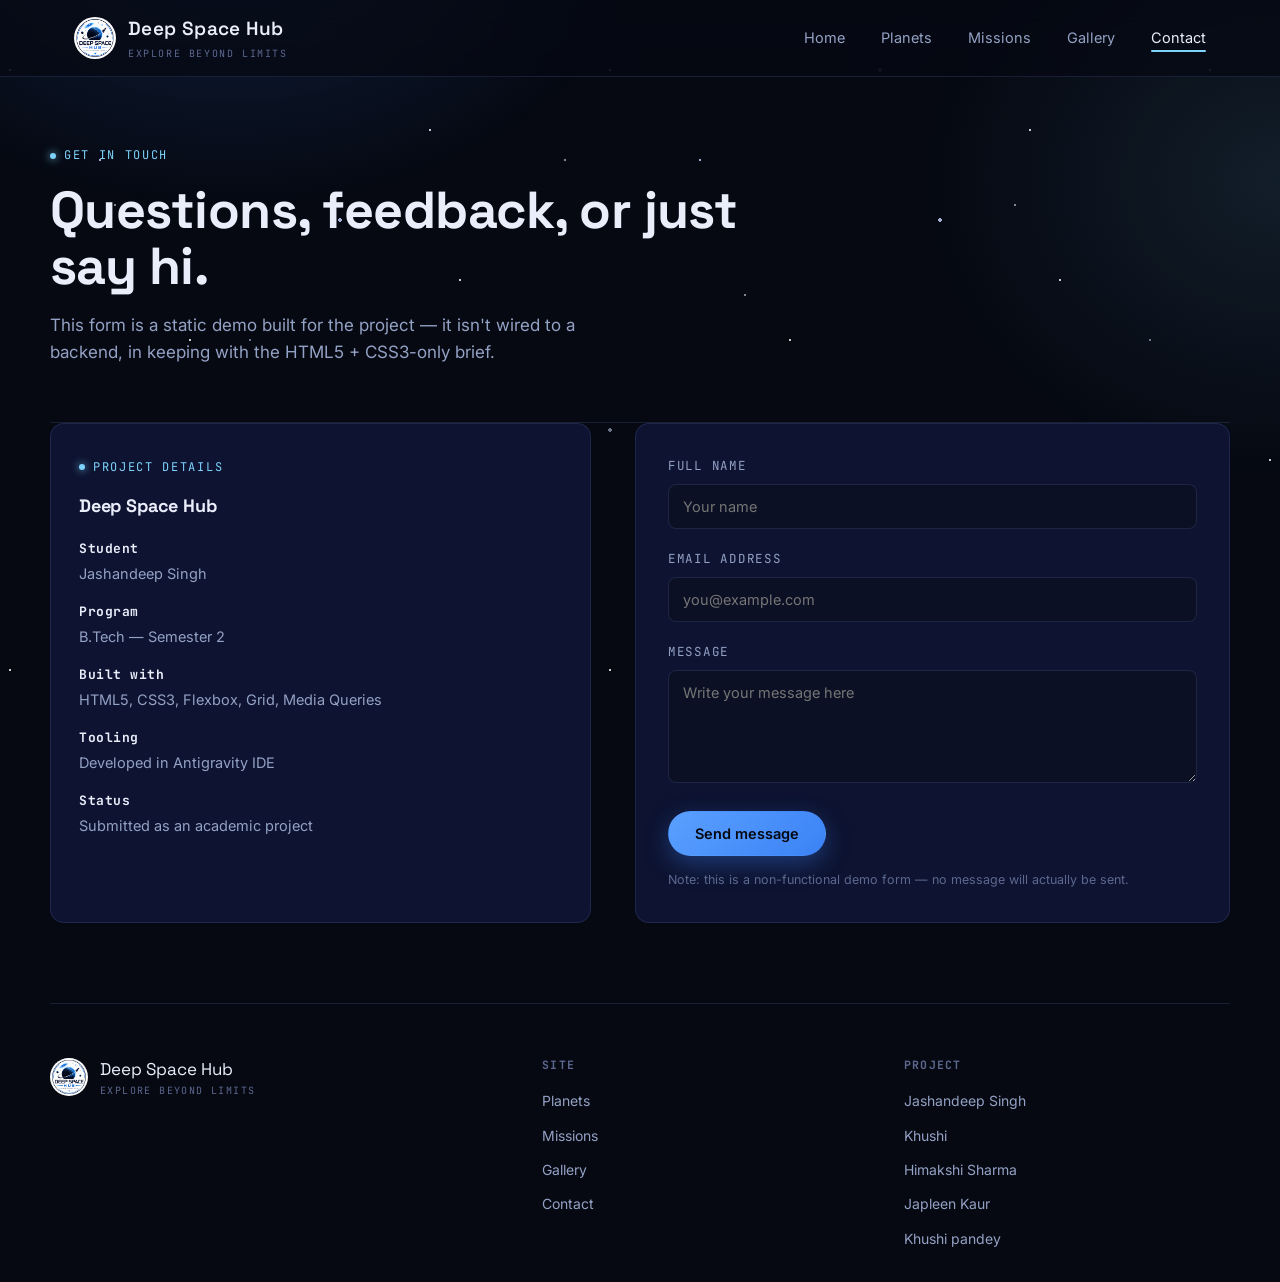
==== contact.html @ f466839c "Initial commit" ====
<!DOCTYPE html>
<html lang="en">
<head>
<meta charset="UTF-8">
<meta name="viewport" content="width=device-width, initial-scale=1.0">
<title>Contact — Deep Space Hub</title>
<meta name="description" content="Get in touch about the Deep Space Hub project, or view student and college details.">
<link rel="icon" type="image/png" href="images/favicon.png">
<link rel="preconnect" href="https://fonts.googleapis.com">
<link rel="preconnect" href="https://fonts.gstatic.com" crossorigin>
<link href="https://fonts.googleapis.com/css2?family=Space+Grotesk:wght@500;600;700&family=Inter:wght@400;500;600&family=JetBrains+Mono:wght@400;500&display=swap" rel="stylesheet">
<link rel="stylesheet" href="css/style.css">
</head>
<body>

<div class="starfield"></div>
<div class="starfield-glow"></div>

<header class="nav">
  <div class="container nav-inner">
    <a href="index.html" class="brand">
      <img src="images/logo-nav.png" alt="Deep Space Hub logo">
      <span>Deep Space Hub<span class="sub">EXPLORE BEYOND LIMITS</span></span>
    </a>
    <input type="checkbox" id="navToggle" class="nav-toggle">
    <ul class="nav-links">
      <li><a href="index.html">Home</a></li>
      <li><a href="planets.html">Planets</a></li>
      <li><a href="missions.html">Missions</a></li>
      <li><a href="gallery.html">Gallery</a></li>
      <li><a href="contact.html" class="active">Contact</a></li>
    </ul>
    <label for="navToggle" class="nav-burger" aria-label="Toggle menu"><span></span><span></span><span></span></label>
  </div>
</header>

<main>
  <section class="page-hero container">
    <span class="eyebrow">Get in touch</span>
    <h1>Questions, feedback, or just say hi.</h1>
    <p class="lede">This form is a static demo built for the project — it isn't wired to a backend, in keeping with the HTML5 + CSS3-only brief.</p>
  </section>

  <section class="section container" style="padding-top:0;">
    <div class="contact-grid">

      <div class="contact-card">
        <span class="eyebrow">Project details</span>
        <h3 style="margin-top:14px;">Deep Space Hub</h3>
        <ul class="contact-list">
          <li><b>Student</b>Jashandeep Singh</li>
          <li><b>Program</b>B.Tech — Semester 2</li>
          <li><b>Built with</b>HTML5, CSS3, Flexbox, Grid, Media Queries</li>
          <li><b>Tooling</b>Developed in Antigravity IDE</li>
          <li><b>Status</b>Submitted as an academic project</li>
        </ul>
      </div>

      <form class="form-card">
        <div class="field">
          <label for="name">Full name</label>
          <input type="text" id="name" name="name" placeholder="Your name" required>
        </div>
        <div class="field">
          <label for="email">Email address</label>
          <input type="email" id="email" name="email" placeholder="you@example.com" required>
        </div>
        <div class="field">
          <label for="message">Message</label>
          <textarea id="message" name="message" rows="5" placeholder="Write your message here"></textarea>
        </div>
        <button type="submit" class="btn btn-primary">Send message</button>
        <p class="form-note">Note: this is a non-functional demo form — no message will actually be sent.</p>
      </form>

    </div>
  </section>
</main>

<footer class="footer container">
  <div class="footer-grid">
    <div>
      <div class="footer-brand">
        <img src="images/logo.png" alt="Deep Space Hub logo">
        <div>
          <div class="name">Deep Space Hub</div>
          <div class="tag">EXPLORE BEYOND LIMITS</div>
        </div>
      </div>
      </div>
    <div>
      <h4>Site</h4>
      <ul>
        <li><a href="planets.html">Planets</a></li>
        <li><a href="missions.html">Missions</a></li>
        <li><a href="gallery.html">Gallery</a></li>
        <li><a href="contact.html">Contact</a></li>
      </ul>
    </div>
    <div>
      <h4>Project</h4>
      <ul>
        <li>Jashandeep Singh</li>
        <li>Khushi</li>
        <li>Himakshi Sharma</li>
        <li>Japleen Kaur</li>
        <li>Khushi pandey</li>
      </ul>
    </div>
  </div>
</footer>

</body>
</html>
---- css/style.css ----
/* =========================================================
   DEEP SPACE HUB — Stylesheet
   HTML5 + CSS3 only (Flexbox, Grid, Media Queries)
   ========================================================= */

/* ---------- Design tokens ---------- */
:root{
  --bg:            #060912;
  --bg-soft:       #0b1024;
  --surface:       #0d1330;
  --surface-2:     #121a3d;
  --line:          rgba(140, 165, 255, 0.14);
  --line-strong:   rgba(140, 165, 255, 0.30);
  --text:          #eaeefb;
  --text-dim:      #93a1c4;
  --text-faint:    #5d6890;
  --blue:          #3b82f6;
  --blue-bright:   #5aa0ff;
  --cyan:          #7dd3fc;
  --ring:          rgba(91, 160, 255, 0.35);

  --font-display:  'Space Grotesk', 'Segoe UI', sans-serif;
  --font-body:     'Inter', 'Segoe UI', sans-serif;
  --font-mono:     'JetBrains Mono', monospace;

  --max-w:         1180px;
  --radius:        14px;
  --radius-sm:     8px;
}

@media (prefers-reduced-motion: reduce){
  *, *::before, *::after{
    animation-duration: 0.001ms !important;
    animation-iteration-count: 1 !important;
    transition-duration: 0.001ms !important;
    scroll-behavior: auto !important;
  }
}

/* ---------- Reset ---------- */
*, *::before, *::after{ box-sizing: border-box; }
html{ scroll-behavior: smooth; }
body{
  margin: 0;
  background: var(--bg);
  color: var(--text);
  font-family: var(--font-body);
  font-size: 16px;
  line-height: 1.6;
  -webkit-font-smoothing: antialiased;
}
img{ max-width: 100%; display: block; }
a{ color: inherit; text-decoration: none; }
ul{ margin: 0; padding: 0; list-style: none; }
h1, h2, h3, h4{
  font-family: var(--font-display);
  margin: 0;
  letter-spacing: -0.01em;
}
p{ margin: 0; }
:focus-visible{
  outline: 2px solid var(--cyan);
  outline-offset: 3px;
  border-radius: 4px;
}

.container{
  width: 100%;
  max-width: var(--max-w);
  margin: 0 auto;
  padding: 0 24px;
}

.eyebrow{
  display: inline-flex;
  align-items: center;
  gap: 8px;
  font-family: var(--font-mono);
  font-size: 12px;
  letter-spacing: 0.14em;
  text-transform: uppercase;
  color: var(--cyan);
}
.eyebrow::before{
  content: "";
  width: 6px;
  height: 6px;
  border-radius: 50%;
  background: var(--cyan);
  box-shadow: 0 0 8px var(--cyan);
}

/* ---------- Starfield (fixed ambient background) ---------- */
.starfield{
  position: fixed;
  inset: 0;
  z-index: -2;
  background: var(--bg);
  overflow: hidden;
}
.starfield::before, .starfield::after{
  content: "";
  position: absolute;
  inset: -200px;
  background-image:
    radial-gradient(2px 2px at 20% 30%, #ffffff 100%, transparent 0),
    radial-gradient(2px 2px at 75% 15%, #ffffff 100%, transparent 0),
    radial-gradient(1.5px 1.5px at 50% 60%, #cdd9ff 100%, transparent 0),
    radial-gradient(1.5px 1.5px at 10% 80%, #ffffff 100%, transparent 0),
    radial-gradient(2px 2px at 90% 70%, #cdd9ff 100%, transparent 0),
    radial-gradient(1px 1px at 35% 45%, #ffffff 100%, transparent 0),
    radial-gradient(1.5px 1.5px at 65% 90%, #ffffff 100%, transparent 0),
    radial-gradient(1px 1px at 85% 40%, #ffffff 100%, transparent 0),
    radial-gradient(1.5px 1.5px at 5% 55%, #ffffff 100%, transparent 0),
    radial-gradient(1px 1px at 45% 10%, #ffffff 100%, transparent 0);
  background-repeat: repeat;
  background-size: 600px 600px;
  animation: drift 90s linear infinite;
  opacity: 0.8;
}
.starfield::after{
  background-size: 900px 900px;
  animation-duration: 140s;
  animation-direction: reverse;
  opacity: 0.5;
}
@keyframes drift{
  from{ transform: translate(0,0); }
  to{ transform: translate(-600px, -300px); }
}
.starfield-glow{
  position: fixed;
  inset: 0;
  z-index: -1;
  background:
    radial-gradient(700px 500px at 18% -10%, rgba(59,130,246,0.20), transparent 60%),
    radial-gradient(600px 500px at 100% 20%, rgba(125,211,252,0.10), transparent 60%);
  pointer-events: none;
}

/* ---------- Signature element: orbiting system ---------- */
.orbit-rig{
  position: relative;
  width: 100%;
  max-width: 420px;
  aspect-ratio: 1 / 1;
  margin: 0 auto;
}
.orbit-planet{
  position: absolute;
  top: 50%; left: 50%;
  width: 58%;
  height: 58%;
  transform: translate(-50%, -50%);
  border-radius: 50%;
  background:
    radial-gradient(circle at 32% 28%, #6fa8ff 0%, #2e5fd6 28%, #16306f 60%, #060a1c 100%);
  box-shadow:
    inset -14px -14px 40px rgba(0,0,0,0.55),
    0 0 60px rgba(59,130,246,0.45);
}
.orbit-ring{
  position: absolute;
  top: 50%; left: 50%;
  width: 100%;
  height: 38%;
  transform: translate(-50%, -50%) rotate(-18deg);
  border: 1.5px solid var(--line-strong);
  border-radius: 50%;
}
.orbit-sat-wrap{
  position: absolute;
  inset: 0;
  animation: orbit-spin-wrap 9s linear infinite;
}
@keyframes orbit-spin-wrap{
  from{ transform: rotate(0deg); }
  to{ transform: rotate(360deg); }
}
.orbit-sat{
  position: absolute;
  top: 50%; left: 50%;
  transform: translate(-50%, -50%) rotate(-18deg);
  width: 100%;
  height: 38%;
}
.orbit-sat span{
  position: absolute;
  top: -6px; left: calc(50% - 6px);
  width: 12px; height: 12px;
  border-radius: 50%;
  background: var(--cyan);
  box-shadow: 0 0 12px var(--cyan), 0 0 26px var(--cyan);
}

/* ---------- Navbar ---------- */
.nav{
  position: sticky;
  top: 0;
  z-index: 50;
  background: rgba(6, 9, 18, 0.72);
  backdrop-filter: blur(14px);
  border-bottom: 1px solid var(--line);
}
.nav-inner{
  display: flex;
  align-items: center;
  justify-content: space-between;
  height: 76px;
}
.brand{
  display: flex;
  align-items: center;
  gap: 12px;
  font-family: var(--font-display);
  font-weight: 600;
  font-size: 19px;
  letter-spacing: 0.02em;
}
.brand img{
  width: 42px;
  height: 42px;
  border-radius: 50%;
}
.brand .sub{
  display: block;
  font-family: var(--font-mono);
  font-size: 10px;
  letter-spacing: 0.16em;
  color: var(--text-faint);
  font-weight: 400;
  margin-top: 2px;
}
.nav-links{
  display: flex;
  align-items: center;
  gap: 36px;
}
.nav-links a{
  font-size: 14.5px;
  color: var(--text-dim);
  position: relative;
  padding: 6px 0;
  transition: color 0.2s ease;
}
.nav-links a:hover,
.nav-links a.active{
  color: var(--text);
}
.nav-links a.active::after{
  content: "";
  position: absolute;
  left: 0; bottom: 0;
  width: 100%; height: 2px;
  background: var(--cyan);
  border-radius: 2px;
}
.nav-toggle{ display: none; }
.nav-burger{
  display: none;
  width: 28px;
  height: 22px;
  position: relative;
  cursor: pointer;
}
.nav-burger span{
  position: absolute;
  left: 0; right: 0;
  height: 2px;
  background: var(--text);
  border-radius: 2px;
  transition: transform 0.25s ease, opacity 0.25s ease;
}
.nav-burger span:nth-child(1){ top: 0; }
.nav-burger span:nth-child(2){ top: 10px; }
.nav-burger span:nth-child(3){ top: 20px; }

/* ---------- Buttons ---------- */
.btn{
  display: inline-flex;
  align-items: center;
  gap: 8px;
  font-family: var(--font-body);
  font-weight: 600;
  font-size: 14.5px;
  padding: 13px 26px;
  border-radius: 999px;
  border: 1px solid transparent;
  cursor: pointer;
  transition: transform 0.2s ease, box-shadow 0.2s ease, background 0.2s ease, border-color .2s ease;
}
.btn:hover{ transform: translateY(-2px); }
.btn-primary{
  background: linear-gradient(135deg, var(--blue-bright), var(--blue));
  color: #050810;
  box-shadow: 0 8px 24px rgba(59,130,246,0.35);
}
.btn-primary:hover{ box-shadow: 0 12px 30px rgba(59,130,246,0.5); }
.btn-ghost{
  background: transparent;
  border-color: var(--line-strong);
  color: var(--text);
}
.btn-ghost:hover{ border-color: var(--cyan); background: rgba(125,211,252,0.06); }
.btn-row{ display: flex; gap: 14px; flex-wrap: wrap; }

/* ---------- Page hero (shared shell) ---------- */
.page-hero{
  padding: 64px 0 56px;
  border-bottom: 1px solid var(--line);
}
.page-hero .eyebrow{ margin-bottom: 16px; }
.page-hero h1{
  font-size: clamp(34px, 5vw, 52px);
  line-height: 1.08;
  max-width: 760px;
}
.page-hero p.lede{
  margin-top: 18px;
  max-width: 600px;
  color: var(--text-dim);
  font-size: 17px;
}

/* ---------- Home hero ---------- */
.hero{
  padding: 56px 0 40px;
  display: grid;
  grid-template-columns: 1.1fr 0.9fr;
  gap: 40px;
  align-items: center;
}
.hero h1{
  font-size: clamp(38px, 6vw, 64px);
  line-height: 1.05;
}
.hero h1 .accent{
  background: linear-gradient(120deg, var(--cyan), var(--blue-bright));
  -webkit-background-clip: text;
  background-clip: text;
  color: transparent;
}
.hero p.lede{
  margin-top: 20px;
  max-width: 520px;
  color: var(--text-dim);
  font-size: 17.5px;
}
.hero .btn-row{ margin-top: 32px; }

/* ---------- Section shell ---------- */
.section{ padding: 80px 0; }
.section-head{
  display: flex;
  justify-content: space-between;
  align-items: flex-end;
  gap: 24px;
  margin-bottom: 40px;
  flex-wrap: wrap;
}
.section-head h2{
  font-size: clamp(26px, 3.4vw, 36px);
  margin-top: 10px;
}
.section-head p{
  color: var(--text-dim);
  max-width: 440px;
}

/* ---------- Fact / stat cards ---------- */
.fact-grid{
  display: grid;
  grid-template-columns: repeat(3, 1fr);
  gap: 22px;
}
.fact-card{
  background: linear-gradient(180deg, var(--surface), var(--bg-soft));
  border: 1px solid var(--line);
  border-radius: var(--radius);
  padding: 28px 26px;
  animation: rise 0.7s ease both;
}
.fact-card .tag{
  font-family: var(--font-mono);
  font-size: 11px;
  letter-spacing: 0.1em;
  color: var(--cyan);
  text-transform: uppercase;
}
.fact-card h3{
  font-size: 22px;
  margin-top: 14px;
}
.fact-card p{
  margin-top: 12px;
  color: var(--text-dim);
  font-size: 14.5px;
}
.fact-card .stat{
  margin-top: 18px;
  display: flex;
  gap: 22px;
  border-top: 1px solid var(--line);
  padding-top: 16px;
}
.fact-card .stat div b{
  display: block;
  font-family: var(--font-mono);
  font-size: 17px;
  color: var(--text);
}
.fact-card .stat div span{
  font-size: 11.5px;
  color: var(--text-faint);
}

/* ---------- Mission spotlight / alternating rows ---------- */
.mission-row{
  display: grid;
  grid-template-columns: 1fr 1fr;
  gap: 48px;
  align-items: center;
  padding: 56px 0;
  border-bottom: 1px solid var(--line);
}
.mission-row:last-child{ border-bottom: none; }
.mission-row.reverse .mission-visual{ order: 2; }
.mission-row.reverse .mission-copy{ order: 1; }
.mission-copy .eyebrow{ margin-bottom: 14px; }
.mission-copy h3{ font-size: clamp(22px, 3vw, 30px); }
.mission-copy .date{
  font-family: var(--font-mono);
  color: var(--text-faint);
  font-size: 13px;
  margin-top: 6px;
  display: block;
}
.mission-copy p{
  margin-top: 16px;
  color: var(--text-dim);
}
.mission-copy .btn-row{ margin-top: 22px; }

.mission-visual{
  position: relative;
  aspect-ratio: 4 / 3;
  border-radius: var(--radius);
  border: 1px solid var(--line);
  overflow: hidden;
  background: var(--surface);
  display: flex;
  align-items: center;
  justify-content: center;
}
.mission-visual .grid-overlay{
  position: absolute;
  inset: 0;
  background-image:
    linear-gradient(var(--line) 1px, transparent 1px),
    linear-gradient(90deg, var(--line) 1px, transparent 1px);
  background-size: 28px 28px;
  opacity: 0.5;
}
.mission-visual .craft{
  position: relative;
  width: 46%;
  aspect-ratio: 1;
  border-radius: 18%;
  background: radial-gradient(circle at 35% 30%, #cfe1ff, #6fa3ff 35%, #1f3f8f 75%, #0a1738);
  box-shadow: 0 0 50px rgba(59,130,246,0.45), inset -8px -8px 24px rgba(0,0,0,0.4);
}
.mission-visual .craft::before, .mission-visual .craft::after{
  content: "";
  position: absolute;
  top: 50%;
  width: 70%;
  height: 14%;
  background: linear-gradient(90deg, transparent, rgba(125,211,252,0.5));
  transform: translateY(-50%);
}
.mission-visual .craft::before{ left: -64%; }
.mission-visual .craft::after{ right: -64%; transform: translateY(-50%) scaleX(-1); }
.mission-visual .trail-dot{
  position: absolute;
  width: 7px; height: 7px;
  border-radius: 50%;
  background: var(--cyan);
  box-shadow: 0 0 10px var(--cyan);
}
.mission-visual .craft-apollo{ background: radial-gradient(circle at 35% 30%, #f3f3f3, #b9bcc4 35%, #5b5e68 75%, #1c1d22); box-shadow: 0 0 50px rgba(180,190,210,0.35), inset -8px -8px 24px rgba(0,0,0,0.4); }
.mission-visual .craft-voyager{ background: radial-gradient(circle at 35% 30%, #fff0c2, #d9a949 35%, #7a5a17 75%, #2b1f08); box-shadow: 0 0 50px rgba(217,169,73,0.4), inset -8px -8px 24px rgba(0,0,0,0.4); }
.mission-visual .craft-hubble{ background: radial-gradient(circle at 35% 30%, #ffffff, #cfe1ff 30%, #5d86d6 70%, #1c2c5c); box-shadow: 0 0 50px rgba(125,211,252,0.45), inset -8px -8px 24px rgba(0,0,0,0.4); }
.mission-visual .craft-webb{ background: radial-gradient(circle at 35% 30%, #fff1c4, #e8b94d 35%, #8a611c 75%, #2e1f08); box-shadow: 0 0 50px rgba(232,185,77,0.45), inset -8px -8px 24px rgba(0,0,0,0.4); }
.mission-visual .craft-artemis{ background: radial-gradient(circle at 35% 30%, #ffd9b8, #e8773f 35%, #7a2f10 75%, #2a0f06); box-shadow: 0 0 50px rgba(232,119,63,0.4), inset -8px -8px 24px rgba(0,0,0,0.4); }

/* ---------- Planet cards ---------- */
.planet-grid{
  display: grid;
  grid-template-columns: repeat(4, 1fr);
  gap: 22px;
}
.planet-card{
  background: linear-gradient(180deg, var(--surface), var(--bg-soft));
  border: 1px solid var(--line);
  border-radius: var(--radius);
  padding: 26px 22px 24px;
  text-align: center;
  animation: rise 0.7s ease both;
  transition: border-color .2s ease, transform .2s ease;
}
.planet-card:hover{ border-color: var(--line-strong); transform: translateY(-4px); }
.planet-sphere{
  width: 88px;
  height: 88px;
  border-radius: 50%;
  margin: 0 auto 18px;
  box-shadow: inset -10px -10px 26px rgba(0,0,0,0.5), 0 0 28px rgba(59,130,246,0.25);
}
.planet-card h3{ font-size: 19px; }
.planet-card .order{
  font-family: var(--font-mono);
  font-size: 11px;
  color: var(--text-faint);
  letter-spacing: 0.08em;
}
.planet-card p{
  margin-top: 10px;
  color: var(--text-dim);
  font-size: 13.5px;
}
.planet-card .facts{
  margin-top: 16px;
  border-top: 1px solid var(--line);
  padding-top: 14px;
  display: grid;
  gap: 6px;
  text-align: left;
}
.planet-card .facts div{
  display: flex;
  justify-content: space-between;
  font-size: 12.5px;
  color: var(--text-dim);
}
.planet-card .facts div b{ color: var(--text); font-family: var(--font-mono); font-weight: 500; }

/* planet sphere palettes */
.sphere-mercury{ background: radial-gradient(circle at 32% 28%, #c9c2b8, #8a8378 40%, #4f4a44 80%); }
.sphere-venus{   background: radial-gradient(circle at 32% 28%, #f6e7b0, #d9b25e 45%, #8a5a22 85%); }
.sphere-earth{   background: radial-gradient(circle at 32% 28%, #8fd0ff, #2f7de0 35%, #1a3d8f 70%, #0a1a3d 100%); }
.sphere-mars{    background: radial-gradient(circle at 32% 28%, #f3a679, #c1502b 45%, #6b2210 85%); }
.sphere-jupiter{ background: radial-gradient(circle at 32% 28%, #f3ddbb, #c79456 35%, #8a5a2e 65%, #5c3a1d 100%); }
.sphere-saturn{  background: radial-gradient(circle at 32% 28%, #f7ecd2, #d9c186 45%, #93783f 85%); }
.sphere-uranus{  background: radial-gradient(circle at 32% 28%, #cdf3f1, #79d8d6 45%, #2f7c82 85%); }
.sphere-neptune{ background: radial-gradient(circle at 32% 28%, #9fb6ff, #3957d6 45%, #18245e 85%); }

/* ---------- Gallery ---------- */
.gallery-grid{
  display: grid;
  grid-template-columns: repeat(3, 1fr);
  gap: 18px;
}
.gallery-tile{
  position: relative;
  aspect-ratio: 1;
  border-radius: var(--radius);
  overflow: hidden;
  border: 1px solid var(--line);
}
.gallery-tile .label{
  position: absolute;
  left: 16px; bottom: 14px;
  z-index: 2;
  font-family: var(--font-mono);
  font-size: 12px;
  letter-spacing: 0.06em;
  color: var(--text);
}
.gallery-tile .label small{
  display: block;
  color: var(--text-faint);
  font-size: 10.5px;
  margin-top: 2px;
}
.gallery-tile::after{
  content: "";
  position: absolute;
  inset: 0;
  background: linear-gradient(180deg, transparent 40%, rgba(0,0,0,0.65));
  z-index: 1;
}
.gallery-tile:hover .art{ transform: scale(1.08); }
.gallery-tile .art{
  position: absolute;
  inset: -10%;
  transition: transform 0.5s ease;
}
.art-nebula{ background: radial-gradient(circle at 30% 30%, #ff8fd0, transparent 50%), radial-gradient(circle at 70% 60%, #6fa3ff, transparent 55%), radial-gradient(circle at 50% 80%, #7dd3fc, transparent 50%), var(--bg-soft); }
.art-galaxy{ background: conic-gradient(from 90deg at 50% 50%, #1a2255, #6fa3ff, #cdd9ff, #1a2255 80%, #1a2255); border-radius: 50%; transform: scale(1.4); }
.art-cluster{ background: radial-gradient(2px 2px at 20% 30%, #fff, transparent), radial-gradient(2px 2px at 60% 20%, #fff, transparent), radial-gradient(3px 3px at 40% 70%, #cdd9ff, transparent), radial-gradient(2px 2px at 80% 60%, #fff, transparent), radial-gradient(2px 2px at 30% 85%, #fff, transparent), radial-gradient(2px 2px at 70% 80%, #fff, transparent), #0a1330; background-size: 200px 200px; }
.art-aurora{ background: linear-gradient(160deg, #0a1330, #134e3a 40%, #2f7de0 70%, #0a1330); }
.art-eclipse{ background: radial-gradient(circle at 50% 50%, #000 38%, #ffd98a 39%, #ff9d4d 42%, transparent 60%), #0a1330; }
.art-comet{ background: linear-gradient(115deg, transparent 40%, rgba(125,211,252,0.7) 48%, #fff 50%, rgba(125,211,252,0.4) 52%, transparent 60%), #0a1330; }

/* ---------- Contact ---------- */
.contact-grid{
  display: grid;
  grid-template-columns: 1fr 1.1fr;
  gap: 44px;
}
.contact-card{
  background: var(--surface);
  border: 1px solid var(--line);
  border-radius: var(--radius);
  padding: 28px;
}
.contact-card h3{ font-size: 18px; }
.contact-list{ margin-top: 18px; display: grid; gap: 16px; }
.contact-list li{ font-size: 14.5px; color: var(--text-dim); }
.contact-list li b{ display: block; color: var(--text); font-size: 13px; font-family: var(--font-mono); letter-spacing: 0.04em; margin-bottom: 3px; }

.form-card{
  background: var(--surface);
  border: 1px solid var(--line);
  border-radius: var(--radius);
  padding: 32px;
}
.field{ margin-bottom: 20px; }
.field label{
  display: block;
  font-size: 12.5px;
  font-family: var(--font-mono);
  letter-spacing: 0.06em;
  color: var(--text-dim);
  margin-bottom: 8px;
  text-transform: uppercase;
}
.field input, .field textarea{
  width: 100%;
  background: var(--bg-soft);
  border: 1px solid var(--line);
  border-radius: var(--radius-sm);
  padding: 13px 14px;
  color: var(--text);
  font-family: var(--font-body);
  font-size: 14.5px;
  resize: vertical;
}
.field input:focus, .field textarea:focus{
  outline: none;
  border-color: var(--cyan);
}
.form-note{
  margin-top: 14px;
  font-size: 12.5px;
  color: var(--text-faint);
}

/* ---------- Footer ---------- */
.footer{
  border-top: 1px solid var(--line);
  padding: 52px 0 32px;
}
.footer-grid{
  display: grid;
  grid-template-columns: 1.4fr 1fr 1fr;
  gap: 36px;
}
.footer-brand{ display: flex; align-items: center; gap: 12px; }
.footer-brand img{ width: 38px; height: 38px; border-radius: 50%; }
.footer-brand .name{ font-family: var(--font-display); font-size: 17px; }
.footer-brand .tag{ font-family: var(--font-mono); font-size: 10px; letter-spacing: 0.14em; color: var(--text-faint); }
.footer p.desc{ margin-top: 16px; color: var(--text-dim); font-size: 13.5px; max-width: 320px; }
.footer h4{
  font-family: var(--font-mono);
  font-size: 11.5px;
  letter-spacing: 0.1em;
  text-transform: uppercase;
  color: var(--text-faint);
  margin-bottom: 16px;
}
.footer ul{ display: grid; gap: 12px; }
.footer ul a, .footer ul li{ font-size: 14px; color: var(--text-dim); }
.footer ul a:hover{ color: var(--cyan); }
.footer-bottom{
  margin-top: 44px;
  padding-top: 22px;
  border-top: 1px solid var(--line);
  display: flex;
  justify-content: space-between;
  flex-wrap: wrap;
  gap: 10px;
  font-size: 12.5px;
  color: var(--text-faint);
}

/* ---------- Entrance animation ---------- */
@keyframes rise{
  from{ opacity: 0; transform: translateY(16px); }
  to{ opacity: 1; transform: translateY(0); }
}
.fact-grid .fact-card:nth-child(1){ animation-delay: 0s; }
.fact-grid .fact-card:nth-child(2){ animation-delay: 0.08s; }
.fact-grid .fact-card:nth-child(3){ animation-delay: 0.16s; }
.planet-grid .planet-card:nth-child(1){ animation-delay: 0s; }
.planet-grid .planet-card:nth-child(2){ animation-delay: 0.05s; }
.planet-grid .planet-card:nth-child(3){ animation-delay: 0.10s; }
.planet-grid .planet-card:nth-child(4){ animation-delay: 0.15s; }
.planet-grid .planet-card:nth-child(5){ animation-delay: 0.20s; }
.planet-grid .planet-card:nth-child(6){ animation-delay: 0.25s; }
.planet-grid .planet-card:nth-child(7){ animation-delay: 0.30s; }
.planet-grid .planet-card:nth-child(8){ animation-delay: 0.35s; }

/* =========================================================
   Responsive
   ========================================================= */
@media (max-width: 980px){
  .hero{ grid-template-columns: 1fr; }
  .hero .orbit-rig{ max-width: 280px; }
  .fact-grid{ grid-template-columns: repeat(2, 1fr); }
  .planet-grid{ grid-template-columns: repeat(3, 1fr); }
  .gallery-grid{ grid-template-columns: repeat(2, 1fr); }
  .mission-row{ grid-template-columns: 1fr; }
  .mission-row.reverse .mission-visual{ order: 1; }
  .mission-row.reverse .mission-copy{ order: 2; }
  .footer-grid{ grid-template-columns: 1fr 1fr; }
  .contact-grid{ grid-template-columns: 1fr; }
}

@media (max-width: 720px){
  .nav-links{
    position: absolute;
    top: 76px; left: 0; right: 0;
    background: rgba(6,9,18,0.97);
    border-bottom: 1px solid var(--line);
    flex-direction: column;
    align-items: flex-start;
    gap: 4px;
    padding: 12px 24px 20px;
    transform: translateY(-12px);
    opacity: 0;
    pointer-events: none;
    transition: opacity 0.2s ease, transform 0.2s ease;
  }
  .nav-links a{ padding: 12px 0; width: 100%; }
  .nav-burger{ display: block; }
  .nav-toggle:checked ~ .nav-links{
    opacity: 1;
    transform: translateY(0);
    pointer-events: auto;
  }
  .nav-toggle:checked ~ .nav-burger span:nth-child(1){ transform: translateY(10px) rotate(45deg); }
  .nav-toggle:checked ~ .nav-burger span:nth-child(2){ opacity: 0; }
  .nav-toggle:checked ~ .nav-burger span:nth-child(3){ transform: translateY(-10px) rotate(-45deg); }
}

@media (max-width: 640px){
  .fact-grid{ grid-template-columns: 1fr; }
  .planet-grid{ grid-template-columns: repeat(2, 1fr); }
  .gallery-grid{ grid-template-columns: 1fr 1fr; }
  .footer-grid{ grid-template-columns: 1fr; gap: 28px; }
  .section{ padding: 56px 0; }
  .page-hero{ padding: 44px 0 36px; }
}

@media (max-width: 420px){
  .planet-grid{ grid-template-columns: 1fr 1fr; }
  .gallery-grid{ grid-template-columns: 1fr; }
}
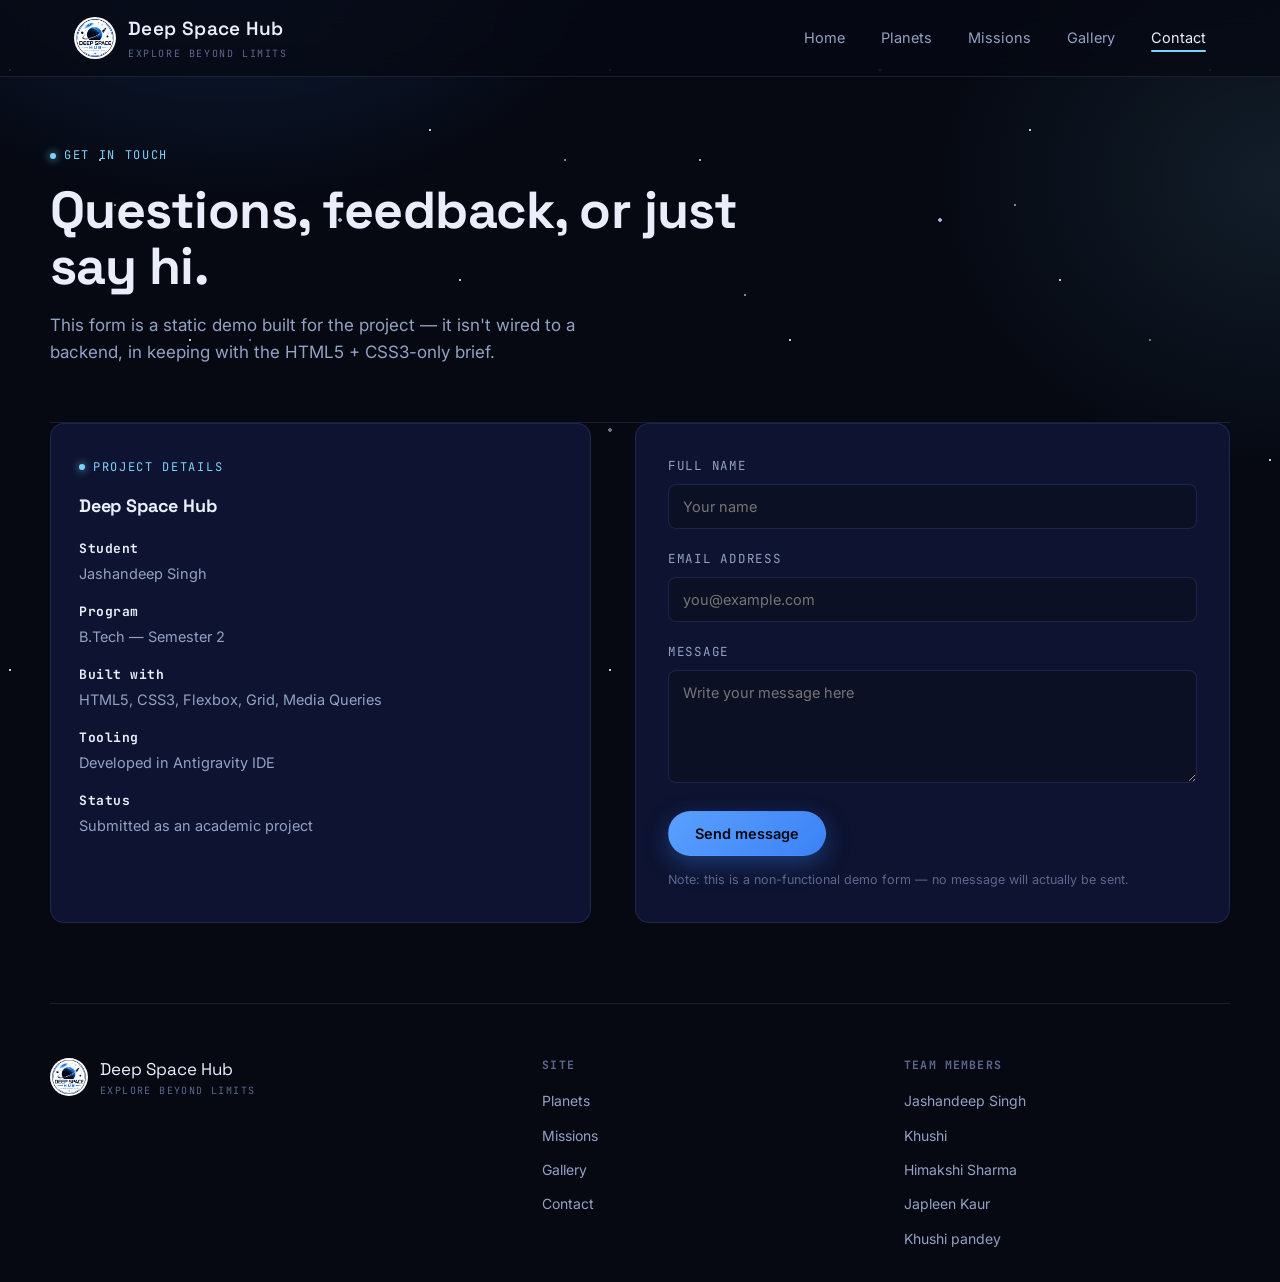
==== commit e92bd77d: "Rename Project to Team members in footer, update team list, remove description lines" ====
--- a/contact.html
+++ b/contact.html
@@ -98,7 +98,7 @@
       </ul>
     </div>
     <div>
-      <h4>Project</h4>
+      <h4>Team members</h4>
       <ul>
         <li>Jashandeep Singh</li>
         <li>Khushi</li>
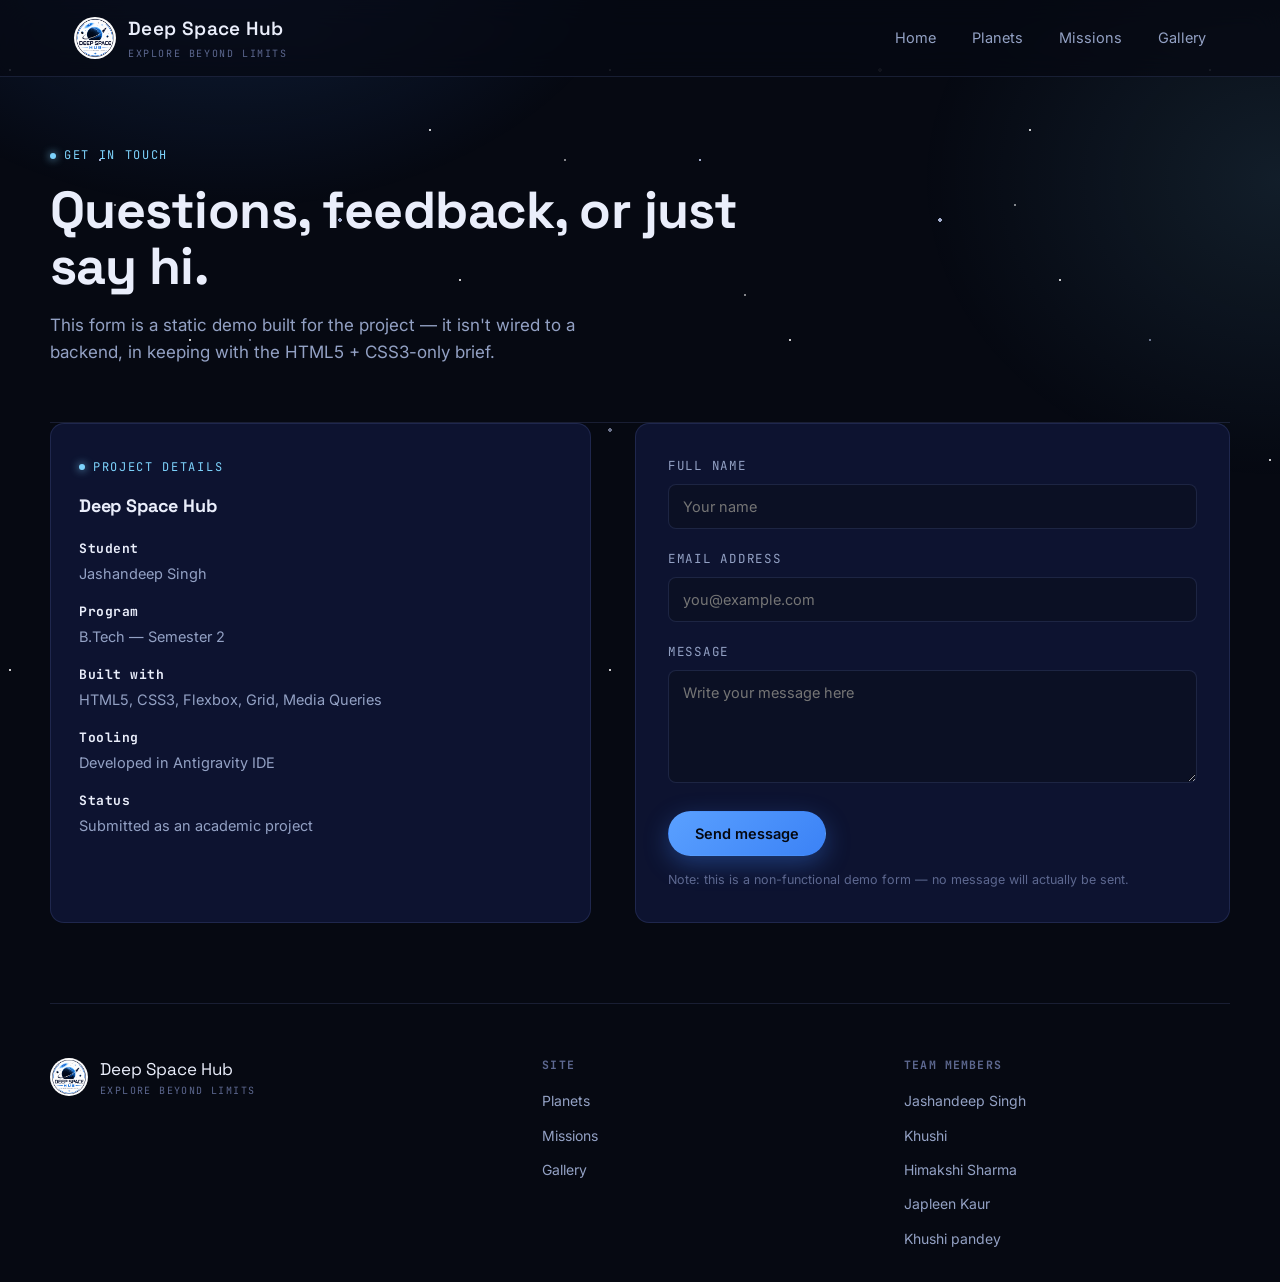
==== commit 48fce480: "Remove Contact page links, reformat HTML indentation" ====
--- a/contact.html
+++ b/contact.html
@@ -28,7 +28,6 @@
       <li><a href="planets.html">Planets</a></li>
       <li><a href="missions.html">Missions</a></li>
       <li><a href="gallery.html">Gallery</a></li>
-      <li><a href="contact.html" class="active">Contact</a></li>
     </ul>
     <label for="navToggle" class="nav-burger" aria-label="Toggle menu"><span></span><span></span><span></span></label>
   </div>
@@ -94,7 +93,6 @@
         <li><a href="planets.html">Planets</a></li>
         <li><a href="missions.html">Missions</a></li>
         <li><a href="gallery.html">Gallery</a></li>
-        <li><a href="contact.html">Contact</a></li>
       </ul>
     </div>
     <div>
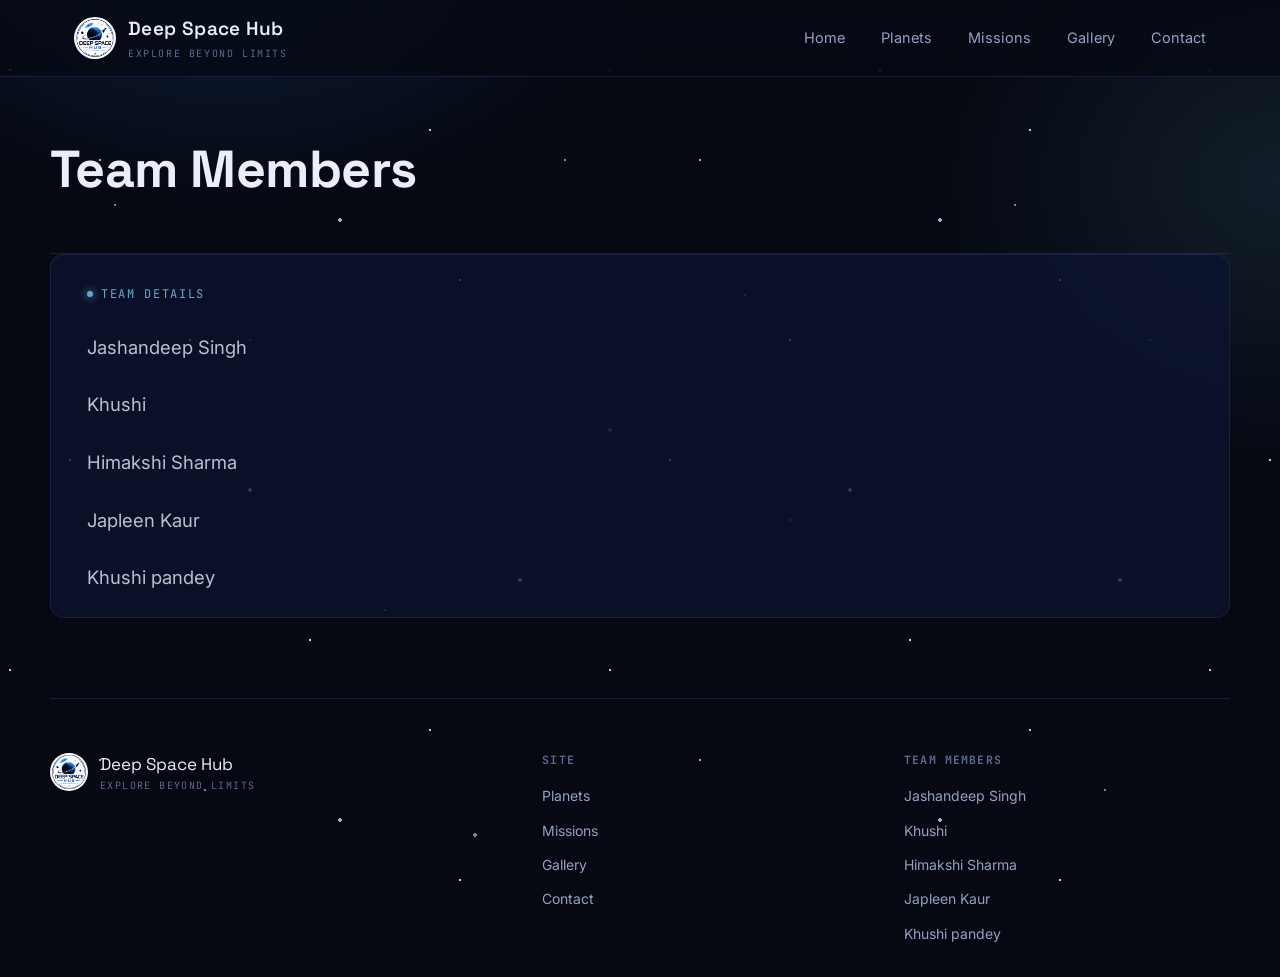
==== commit 4f832f84: "Add real planet/mission/gallery images, update content, remove unused CSS" ====
--- a/contact.html
+++ b/contact.html
@@ -28,6 +28,7 @@
       <li><a href="planets.html">Planets</a></li>
       <li><a href="missions.html">Missions</a></li>
       <li><a href="gallery.html">Gallery</a></li>
+      <li><a href="contact.html">Contact</a></li>
     </ul>
     <label for="navToggle" class="nav-burger" aria-label="Toggle menu"><span></span><span></span><span></span></label>
   </div>
@@ -35,43 +36,22 @@
 
 <main>
   <section class="page-hero container">
-    <span class="eyebrow">Get in touch</span>
-    <h1>Questions, feedback, or just say hi.</h1>
-    <p class="lede">This form is a static demo built for the project — it isn't wired to a backend, in keeping with the HTML5 + CSS3-only brief.</p>
+    <h1>Team Members</h1>
   </section>
 
   <section class="section container" style="padding-top:0;">
     <div class="contact-grid">
 
       <div class="contact-card">
-        <span class="eyebrow">Project details</span>
-        <h3 style="margin-top:14px;">Deep Space Hub</h3>
+        <span class="eyebrow">Team details</span>
         <ul class="contact-list">
-          <li><b>Student</b>Jashandeep Singh</li>
-          <li><b>Program</b>B.Tech — Semester 2</li>
-          <li><b>Built with</b>HTML5, CSS3, Flexbox, Grid, Media Queries</li>
-          <li><b>Tooling</b>Developed in Antigravity IDE</li>
-          <li><b>Status</b>Submitted as an academic project</li>
+          <li>Jashandeep Singh</li>
+          <li>Khushi</li>
+          <li>Himakshi Sharma</li>
+          <li>Japleen Kaur</li>
+          <li>Khushi pandey</li>
         </ul>
       </div>
-
-      <form class="form-card">
-        <div class="field">
-          <label for="name">Full name</label>
-          <input type="text" id="name" name="name" placeholder="Your name" required>
-        </div>
-        <div class="field">
-          <label for="email">Email address</label>
-          <input type="email" id="email" name="email" placeholder="you@example.com" required>
-        </div>
-        <div class="field">
-          <label for="message">Message</label>
-          <textarea id="message" name="message" rows="5" placeholder="Write your message here"></textarea>
-        </div>
-        <button type="submit" class="btn btn-primary">Send message</button>
-        <p class="form-note">Note: this is a non-functional demo form — no message will actually be sent.</p>
-      </form>
-
     </div>
   </section>
 </main>
@@ -93,6 +73,7 @@
         <li><a href="planets.html">Planets</a></li>
         <li><a href="missions.html">Missions</a></li>
         <li><a href="gallery.html">Gallery</a></li>
+        <li><a href="contact.html">Contact</a></li>
       </ul>
     </div>
     <div>
--- a/css/style.css
+++ b/css/style.css
@@ -420,7 +420,7 @@
   grid-template-columns: 1fr 1fr;
   gap: 48px;
   align-items: center;
-  padding: 56px 0;
+  padding: 26px 0;
   border-bottom: 1px solid var(--line);
 }
 .mission-row:last-child{ border-bottom: none; }
@@ -461,37 +461,7 @@
   background-size: 28px 28px;
   opacity: 0.5;
 }
-.mission-visual .craft{
-  position: relative;
-  width: 46%;
-  aspect-ratio: 1;
-  border-radius: 18%;
-  background: radial-gradient(circle at 35% 30%, #cfe1ff, #6fa3ff 35%, #1f3f8f 75%, #0a1738);
-  box-shadow: 0 0 50px rgba(59,130,246,0.45), inset -8px -8px 24px rgba(0,0,0,0.4);
-}
-.mission-visual .craft::before, .mission-visual .craft::after{
-  content: "";
-  position: absolute;
-  top: 50%;
-  width: 70%;
-  height: 14%;
-  background: linear-gradient(90deg, transparent, rgba(125,211,252,0.5));
-  transform: translateY(-50%);
-}
-.mission-visual .craft::before{ left: -64%; }
-.mission-visual .craft::after{ right: -64%; transform: translateY(-50%) scaleX(-1); }
-.mission-visual .trail-dot{
-  position: absolute;
-  width: 7px; height: 7px;
-  border-radius: 50%;
-  background: var(--cyan);
-  box-shadow: 0 0 10px var(--cyan);
-}
-.mission-visual .craft-apollo{ background: radial-gradient(circle at 35% 30%, #f3f3f3, #b9bcc4 35%, #5b5e68 75%, #1c1d22); box-shadow: 0 0 50px rgba(180,190,210,0.35), inset -8px -8px 24px rgba(0,0,0,0.4); }
-.mission-visual .craft-voyager{ background: radial-gradient(circle at 35% 30%, #fff0c2, #d9a949 35%, #7a5a17 75%, #2b1f08); box-shadow: 0 0 50px rgba(217,169,73,0.4), inset -8px -8px 24px rgba(0,0,0,0.4); }
-.mission-visual .craft-hubble{ background: radial-gradient(circle at 35% 30%, #ffffff, #cfe1ff 30%, #5d86d6 70%, #1c2c5c); box-shadow: 0 0 50px rgba(125,211,252,0.45), inset -8px -8px 24px rgba(0,0,0,0.4); }
-.mission-visual .craft-webb{ background: radial-gradient(circle at 35% 30%, #fff1c4, #e8b94d 35%, #8a611c 75%, #2e1f08); box-shadow: 0 0 50px rgba(232,185,77,0.45), inset -8px -8px 24px rgba(0,0,0,0.4); }
-.mission-visual .craft-artemis{ background: radial-gradient(circle at 35% 30%, #ffd9b8, #e8773f 35%, #7a2f10 75%, #2a0f06); box-shadow: 0 0 50px rgba(232,119,63,0.4), inset -8px -8px 24px rgba(0,0,0,0.4); }
+
 
 /* ---------- Planet cards ---------- */
 .planet-grid{
@@ -514,6 +484,7 @@
   height: 88px;
   border-radius: 50%;
   margin: 0 auto 18px;
+  object-fit: cover;
   box-shadow: inset -10px -10px 26px rgba(0,0,0,0.5), 0 0 28px rgba(59,130,246,0.25);
 }
 .planet-card h3{ font-size: 19px; }
@@ -544,15 +515,7 @@
 }
 .planet-card .facts div b{ color: var(--text); font-family: var(--font-mono); font-weight: 500; }
 
-/* planet sphere palettes */
-.sphere-mercury{ background: radial-gradient(circle at 32% 28%, #c9c2b8, #8a8378 40%, #4f4a44 80%); }
-.sphere-venus{   background: radial-gradient(circle at 32% 28%, #f6e7b0, #d9b25e 45%, #8a5a22 85%); }
-.sphere-earth{   background: radial-gradient(circle at 32% 28%, #8fd0ff, #2f7de0 35%, #1a3d8f 70%, #0a1a3d 100%); }
-.sphere-mars{    background: radial-gradient(circle at 32% 28%, #f3a679, #c1502b 45%, #6b2210 85%); }
-.sphere-jupiter{ background: radial-gradient(circle at 32% 28%, #f3ddbb, #c79456 35%, #8a5a2e 65%, #5c3a1d 100%); }
-.sphere-saturn{  background: radial-gradient(circle at 32% 28%, #f7ecd2, #d9c186 45%, #93783f 85%); }
-.sphere-uranus{  background: radial-gradient(circle at 32% 28%, #cdf3f1, #79d8d6 45%, #2f7c82 85%); }
-.sphere-neptune{ background: radial-gradient(circle at 32% 28%, #9fb6ff, #3957d6 45%, #18245e 85%); }
+
 
 /* ---------- Gallery ---------- */
 .gallery-grid{
@@ -589,18 +552,24 @@
   background: linear-gradient(180deg, transparent 40%, rgba(0,0,0,0.65));
   z-index: 1;
 }
-.gallery-tile:hover .art{ transform: scale(1.08); }
-.gallery-tile .art{
-  position: absolute;
-  inset: -10%;
+.gallery-tile:hover img{ transform: scale(1.08); }
+.gallery-tile img{
+  position: absolute;
+  inset: 0;
+  width: 100%;
+  height: 100%;
+  object-fit: cover;
   transition: transform 0.5s ease;
 }
-.art-nebula{ background: radial-gradient(circle at 30% 30%, #ff8fd0, transparent 50%), radial-gradient(circle at 70% 60%, #6fa3ff, transparent 55%), radial-gradient(circle at 50% 80%, #7dd3fc, transparent 50%), var(--bg-soft); }
-.art-galaxy{ background: conic-gradient(from 90deg at 50% 50%, #1a2255, #6fa3ff, #cdd9ff, #1a2255 80%, #1a2255); border-radius: 50%; transform: scale(1.4); }
-.art-cluster{ background: radial-gradient(2px 2px at 20% 30%, #fff, transparent), radial-gradient(2px 2px at 60% 20%, #fff, transparent), radial-gradient(3px 3px at 40% 70%, #cdd9ff, transparent), radial-gradient(2px 2px at 80% 60%, #fff, transparent), radial-gradient(2px 2px at 30% 85%, #fff, transparent), radial-gradient(2px 2px at 70% 80%, #fff, transparent), #0a1330; background-size: 200px 200px; }
-.art-aurora{ background: linear-gradient(160deg, #0a1330, #134e3a 40%, #2f7de0 70%, #0a1330); }
-.art-eclipse{ background: radial-gradient(circle at 50% 50%, #000 38%, #ffd98a 39%, #ff9d4d 42%, transparent 60%), #0a1330; }
-.art-comet{ background: linear-gradient(115deg, transparent 40%, rgba(125,211,252,0.7) 48%, #fff 50%, rgba(125,211,252,0.4) 52%, transparent 60%), #0a1330; }
+
+/* Mission image inside .mission-visual */
+.mission-image{
+  position: relative;
+  z-index: 1;
+  width: 100%;
+  height: 100%;
+  object-fit: cover;
+}
 
 /* ---------- Contact ---------- */
 .contact-grid{
@@ -612,49 +581,17 @@
   background: var(--surface);
   border: 1px solid var(--line);
   border-radius: var(--radius);
-  padding: 28px;
+  width: 1180px;
+  opacity: 0.8;
+  min-height: auto;
+  padding: 24px 36px;
 }
 .contact-card h3{ font-size: 18px; }
-.contact-list{ margin-top: 18px; display: grid; gap: 16px; }
-.contact-list li{ font-size: 14.5px; color: var(--text-dim); }
+.contact-list{ margin-top: 28px; display: grid; gap: 28px; }
+.contact-list li{ font-size: 18.5px; }
 .contact-list li b{ display: block; color: var(--text); font-size: 13px; font-family: var(--font-mono); letter-spacing: 0.04em; margin-bottom: 3px; }
 
-.form-card{
-  background: var(--surface);
-  border: 1px solid var(--line);
-  border-radius: var(--radius);
-  padding: 32px;
-}
-.field{ margin-bottom: 20px; }
-.field label{
-  display: block;
-  font-size: 12.5px;
-  font-family: var(--font-mono);
-  letter-spacing: 0.06em;
-  color: var(--text-dim);
-  margin-bottom: 8px;
-  text-transform: uppercase;
-}
-.field input, .field textarea{
-  width: 100%;
-  background: var(--bg-soft);
-  border: 1px solid var(--line);
-  border-radius: var(--radius-sm);
-  padding: 13px 14px;
-  color: var(--text);
-  font-family: var(--font-body);
-  font-size: 14.5px;
-  resize: vertical;
-}
-.field input:focus, .field textarea:focus{
-  outline: none;
-  border-color: var(--cyan);
-}
-.form-note{
-  margin-top: 14px;
-  font-size: 12.5px;
-  color: var(--text-faint);
-}
+
 
 /* ---------- Footer ---------- */
 .footer{
@@ -682,17 +619,7 @@
 .footer ul{ display: grid; gap: 12px; }
 .footer ul a, .footer ul li{ font-size: 14px; color: var(--text-dim); }
 .footer ul a:hover{ color: var(--cyan); }
-.footer-bottom{
-  margin-top: 44px;
-  padding-top: 22px;
-  border-top: 1px solid var(--line);
-  display: flex;
-  justify-content: space-between;
-  flex-wrap: wrap;
-  gap: 10px;
-  font-size: 12.5px;
-  color: var(--text-faint);
-}
+
 
 /* ---------- Entrance animation ---------- */
 @keyframes rise{
